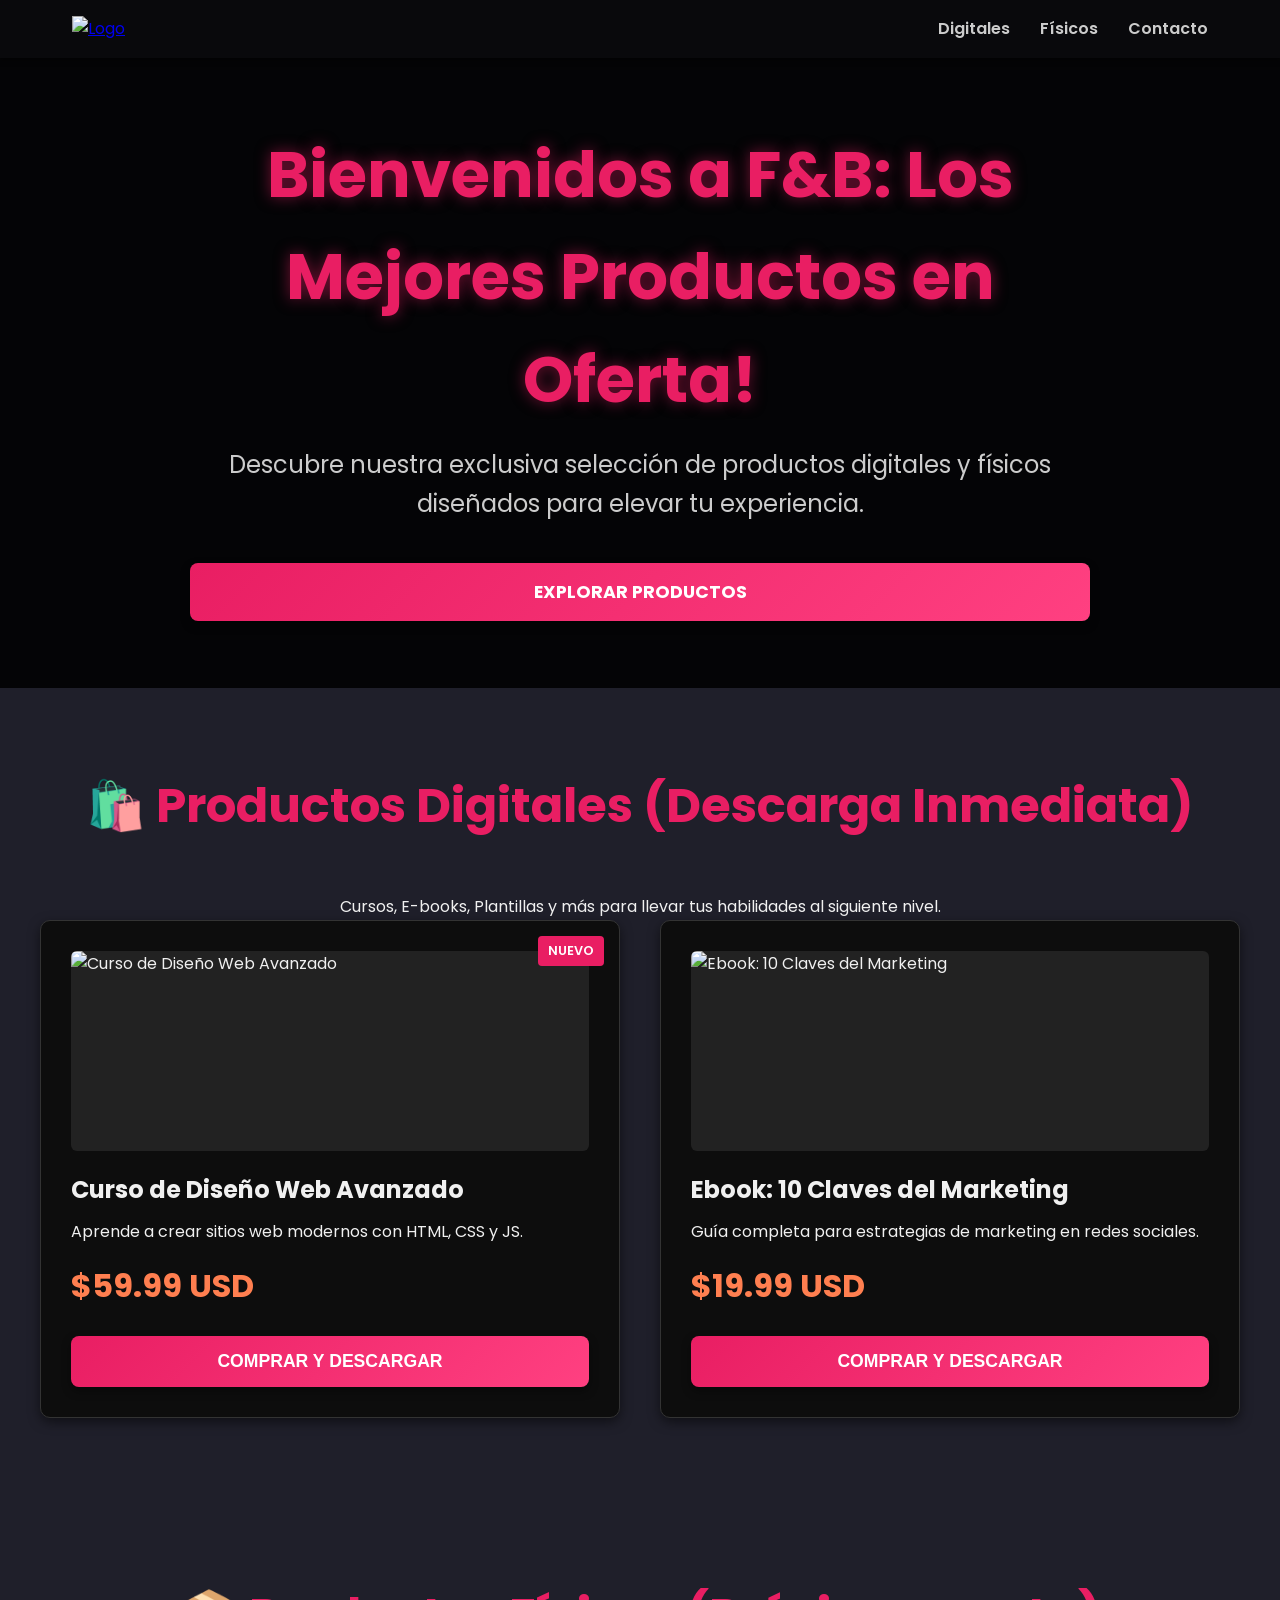
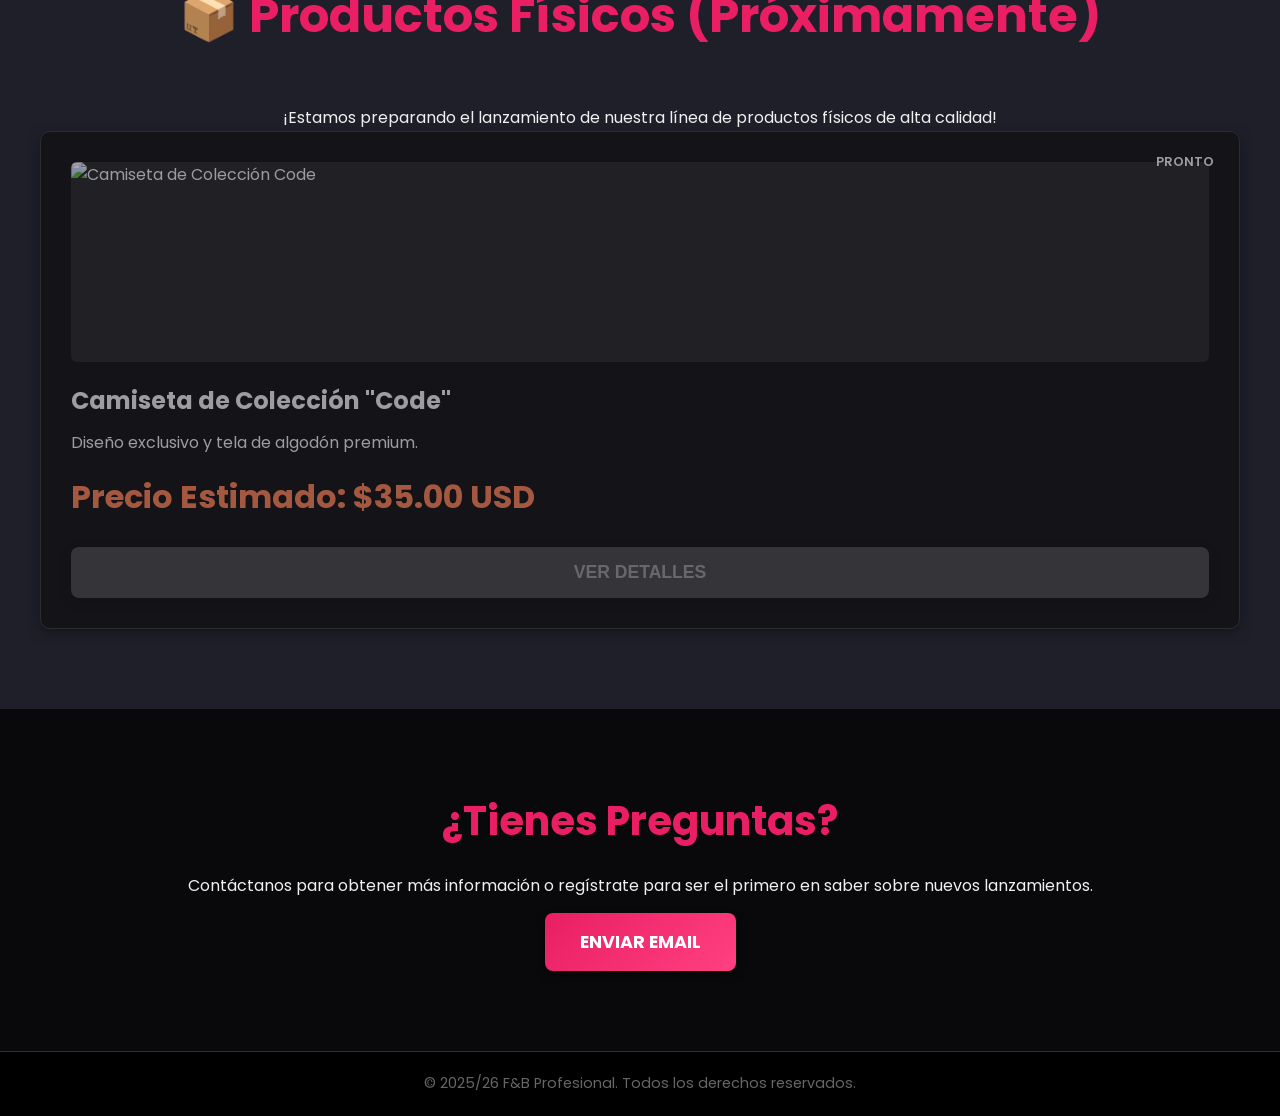
==== index.html @ 0b0ab5ea "Add files via upload" ====
<!DOCTYPE html>
<html lang="es">
<head>
    <meta charset="UTF-8">
    <meta name="viewport" content="width=device-width, initial-scale=1.0">
    <title>F&B SHOP</title>
    <link rel="stylesheet" href="style.css">
    <link href="https://fonts.googleapis.com/css2?family=Poppins:wght@300;600;700&display=swap" rel="stylesheet">
</head>
<body>

    <header class="main-header">
        <nav class="navbar">
            <a href="#" class="logo-link">
                <img src="img/tu-logo.png" alt="Logo" class="company-logo">
            </a>
            <ul class="nav-links">
                <li><a href="#digital">Digitales</a></li>
                <li><a href="#fisico">Físicos</a></li>
                <li><a href="#contacto">Contacto</a></li>
            </ul>
        </nav>
    </header>

    <section class="hero-section">
        <div class="hero-content">
            <h1>Bienvenidos a F&B: Los Mejores Productos en Oferta!</h1>
            <p>Descubre nuestra exclusiva selección de productos digitales y físicos diseñados para elevar tu experiencia.</p>
            <a href="#digital" class="hero-cta-btn">Explorar Productos</a>
        </div>
    </section>
    <main>
        <section id="digital" class="product-section digital-bg">
            <h2>🛍️ Productos Digitales (Descarga Inmediata)</h2>
            <p class="section-description">Cursos, E-books, Plantillas y más para llevar tus habilidades al siguiente nivel.</p>
            <div class="product-grid">
                <div class="product-card">
                    <span class="badge new">NUEVO</span>
                    
                    <div class="product-image-container">
                        <img src="img/digital-product-1.jpg" alt="Curso de Diseño Web Avanzado" class="product-image">
                    </div>
                    
                    <h3>Curso de Diseño Web Avanzado</h3>
                    <p class="description">Aprende a crear sitios web modernos con HTML, CSS y JS.</p>
                    <span class="price">$59.99 USD</span>
                    <button class="buy-btn" data-product-id="D001">Comprar y Descargar</button>
                </div>

                <div class="product-card">

                    <div class="product-image-container">
                        <img src="img/digital-product-2.jpg" alt="Ebook: 10 Claves del Marketing" class="product-image">
                    </div>

                    <h3>Ebook: 10 Claves del Marketing</h3>
                    <p class="description">Guía completa para estrategias de marketing en redes sociales.</p>
                    <span class="price">$19.99 USD</span>
                    <button class="buy-btn" data-product-id="D002">Comprar y Descargar</button>
                </div>
            </div>
        </section>

        <section id="fisico" class="product-section fisico-bg">
            <h2>📦 Productos Físicos (Próximamente)</h2>
            <p class="section-description">¡Estamos preparando el lanzamiento de nuestra línea de productos físicos de alta calidad!</p>
            <div class="product-grid">
                <div class="product-card coming-soon">
                    <span class="badge soon">PRONTO</span>
                    
                    <div class="product-image-container">
                        <img src="img/physical-product-1.jpg" alt="Camiseta de Colección Code" class="product-image">
                    </div>
                    
                    <h3>Camiseta de Colección "Code"</h3>
                    <p class="description">Diseño exclusivo y tela de algodón premium.</p>
                    <span class="price">Precio Estimado: $35.00 USD</span>
                    <button class="buy-btn disabled">Ver Detalles</button>
                </div>
            </div>
        </section>

        <section id="contacto" class="call-to-action">
            <h2>¿Tienes Preguntas?</h2>
            <p>Contáctanos para obtener más información o regístrate para ser el primero en saber sobre nuevos lanzamientos.</p>
            <a href="mailto:contacto@tumarca.com" class="contact-btn">Enviar Email</a>
        </section>

    </main>

    <footer>
        <p>&copy; 2025/26 F&B Profesional. Todos los derechos reservados.</p>
    </footer>

    <script src="script.js"></script>
</body>
</html>
---- style.css ----
/* RESET BÁSICO Y FUENTE */
* {
    margin: 0;
    padding: 0;
    box-sizing: border-box;
}

body {
    font-family: 'Poppins', sans-serif;
    line-height: 1.6;
    background-color: #111118; /* Fondo muy oscuro, ligeramente azulado */
    color: #f0f0f0; /* Texto claro */
}

/* COLORES BASE y GRADIENTE (NUEVA TEMÁTICA ROSA/MAGENTA) */
:root {
    --color-dark: #09090c;
    --color-medium-dark: #1f1f2a;
    --color-accent-start: #ff7f50; /* Tono Naranja/Coral (Lo mantendremos para los precios) */
    --color-main-pink: #e91e63; /* <-- NUEVO COLOR ROSA/MAGENTA PRINCIPAL */
    
    /* GRADIENTE ROSA/MAGENTA para BOTONES */
    --gradient-main: linear-gradient(135deg, #e91e63, #ff4081); /* Rosa oscuro a Rosa brillante */
    --gradient-hover: linear-gradient(135deg, #ff4081, #ff79b3); /* Tonos más claros para el hover */
}

/* --- ENCABEZADO Y NAVEGACIÓN --- */
.main-header {
    background-color: var(--color-dark);
    box-shadow: 0 2px 5px rgba(0, 0, 0, 0.5);
    position: sticky;
    top: 0;
    z-index: 1000;
}

.navbar {
    display: flex;
    justify-content: space-between;
    align-items: center;
    max-width: 1200px;
    margin: 0 auto;
    padding: 1rem 2rem;
}

.company-logo {
    height: 50px; 
    transition: transform 0.3s ease;
}

.nav-links {
    list-style: none;
    display: flex;
}

.nav-links li {
    margin-left: 30px;
}

.nav-links a {
    text-decoration: none;
    color: #cccccc;
    font-weight: 600;
    transition: color 0.3s;
}

.nav-links a:hover {
    color: var(--color-accent-start); /* Usa el tono naranja/coral como hover */
}

/* --- HERO SECTION --- */
.hero-section {
    background: url('img/hero-background.jpg') no-repeat center center/cover; 
    min-height: 70vh; 
    display: flex;
    align-items: center;
    justify-content: center;
    text-align: center;
    position: relative;
}

.hero-section::before {
    content: '';
    position: absolute;
    top: 0;
    left: 0;
    right: 0;
    bottom: 0;
    background: rgba(0, 0, 0, 0.75); 
    z-index: 1;
}

.hero-content {
    position: relative;
    z-index: 2;
    max-width: 900px;
}

.hero-content h1 {
    font-size: 4rem; 
    /* ¡ROSA/MAGENTA PRINCIPAL para la bienvenida! */
    color: var(--color-main-pink); 
    margin-bottom: 15px;
    /* Sombras en tono rosa */
    text-shadow: 0 0 15px rgba(233, 30, 99, 0.5); 
    font-weight: 700;
}

.hero-content p {
    font-size: 1.5rem;
    color: #cccccc;
    margin-bottom: 40px;
}

/* --- BOTONES Y CTAs (TOTALMENTE ROSA/MAGENTA) --- */
.hero-cta-btn, .buy-btn, .contact-btn {
    display: inline-block;
    /* FONDO ROSA/MAGENTA (del nuevo gradiente) */
    background: var(--gradient-main); 
    color: white; 
    padding: 15px 35px;
    border: none;
    border-radius: 8px;
    cursor: pointer;
    font-size: 1.1rem;
    font-weight: 700;
    transition: all 0.3s ease;
    box-shadow: 0 4px 10px rgba(0, 0, 0, 0.4);
    text-transform: uppercase;
    text-decoration: none; 
    width: 100%; 
}

.hero-cta-btn:hover, .buy-btn:hover:not(.disabled), .contact-btn:hover {
    background: var(--gradient-hover); /* Gradiente de hover rosa/magenta más claro */
    transform: translateY(-2px);
    box-shadow: 0 6px 15px rgba(0, 0, 0, 0.6);
}

/* --- SECCIONES PRINCIPALES Y PRODUCTOS --- */
.product-section {
    padding: 80px 20px;
    text-align: center;
    background-color: var(--color-medium-dark);
}

.product-section h2 {
    font-size: 3rem;
    color: var(--color-main-pink); /* Títulos de sección en rosa/magenta */
    margin-bottom: 50px;
}

.product-grid {
    display: grid;
    grid-template-columns: repeat(auto-fit, minmax(300px, 1fr));
    gap: 40px;
    max-width: 1200px;
    margin: 0 auto;
}

.product-card {
    background-color: #0d0d0d;
    padding: 30px;
    border-radius: 10px;
    box-shadow: 0 4px 12px rgba(0, 0, 0, 0.5);
    border: 1px solid #333;
    transition: all 0.3s ease;
    position: relative;
    text-align: left;
}

.product-card:hover {
    transform: translateY(-5px);
    box-shadow: 0 8px 20px rgba(0, 0, 0, 0.7);
    border-color: var(--color-main-pink); /* Borde Rosa/Magenta en hover */
}

.product-image-container {
    height: 200px;
    overflow: hidden;
    margin-bottom: 20px;
    border-radius: 6px;
    background: #222;
}

.product-image {
    width: 100%;
    height: 100%;
    object-fit: cover;
}

.product-card h3 {
    color: #f0f0f0;
    margin-bottom: 10px;
    font-size: 1.5rem;
}

.product-card .price {
    display: block;
    font-size: 2rem;
    font-weight: 700;
    color: var(--color-accent-start); /* Precios en coral/naranja */
    margin: 15px 0 25px 0;
}

/* INSIGNIAS Y ESTADO PROXIMO */
.badge {
    position: absolute;
    top: 15px;
    right: 15px;
    padding: 5px 10px;
    border-radius: 4px;
    font-size: 0.8rem;
    font-weight: 600;
}

.badge.new {
    background: var(--color-main-pink); /* Rosa/Magenta en la insignia "Nuevo" */
    color: white;
}

.product-card.coming-soon {
    opacity: 0.6;
    pointer-events: none;
}

.buy-btn.disabled {
    background: #444;
    color: #999;
    cursor: not-allowed;
}

/* --- LLAMADA A LA ACCIÓN (CTA) --- */
.call-to-action {
    text-align: center;
    padding: 80px 20px;
    background-color: var(--color-dark);
}

.call-to-action h2 {
    color: var(--color-main-pink);
    font-size: 2.5rem;
    margin-bottom: 20px;
}

.contact-btn {
    width: auto;
    margin-top: 15px;
}

/* --- FOOTER --- */
footer {
    text-align: center;
    padding: 20px;
    background-color: #000;
    color: #666;
    font-size: 0.9rem;
    border-top: 1px solid #333;
}

/* --- RESPONSIVE BÁSICO --- */
@media (max-width: 768px) {
    .navbar {
        flex-direction: column;
    }
    .nav-links {
        margin-top: 15px;
    }
    .nav-links li {
        margin: 0 10px;
    }
    .hero-content h1 {
        font-size: 3rem;
    }
    .hero-content p {
        font-size: 1.2rem;
    }
    .product-section {
        padding: 50px 15px;
    }
}
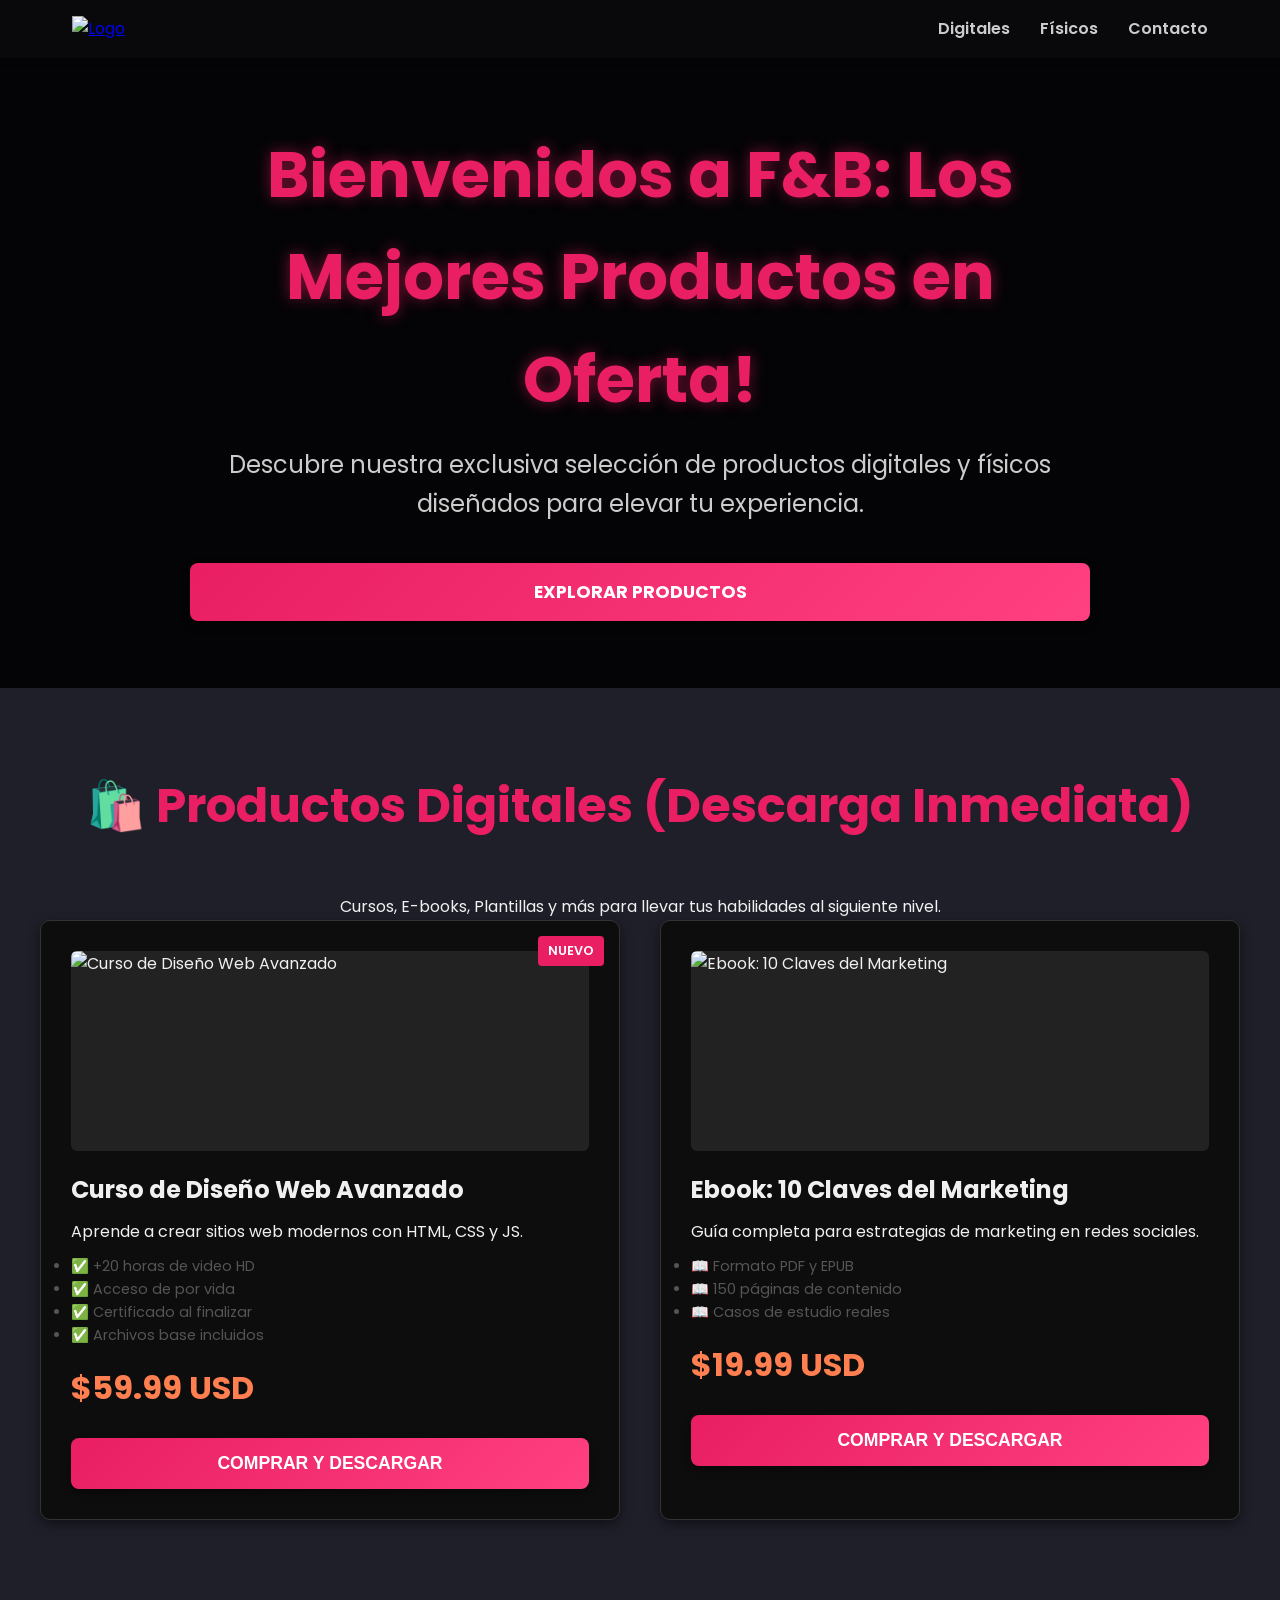
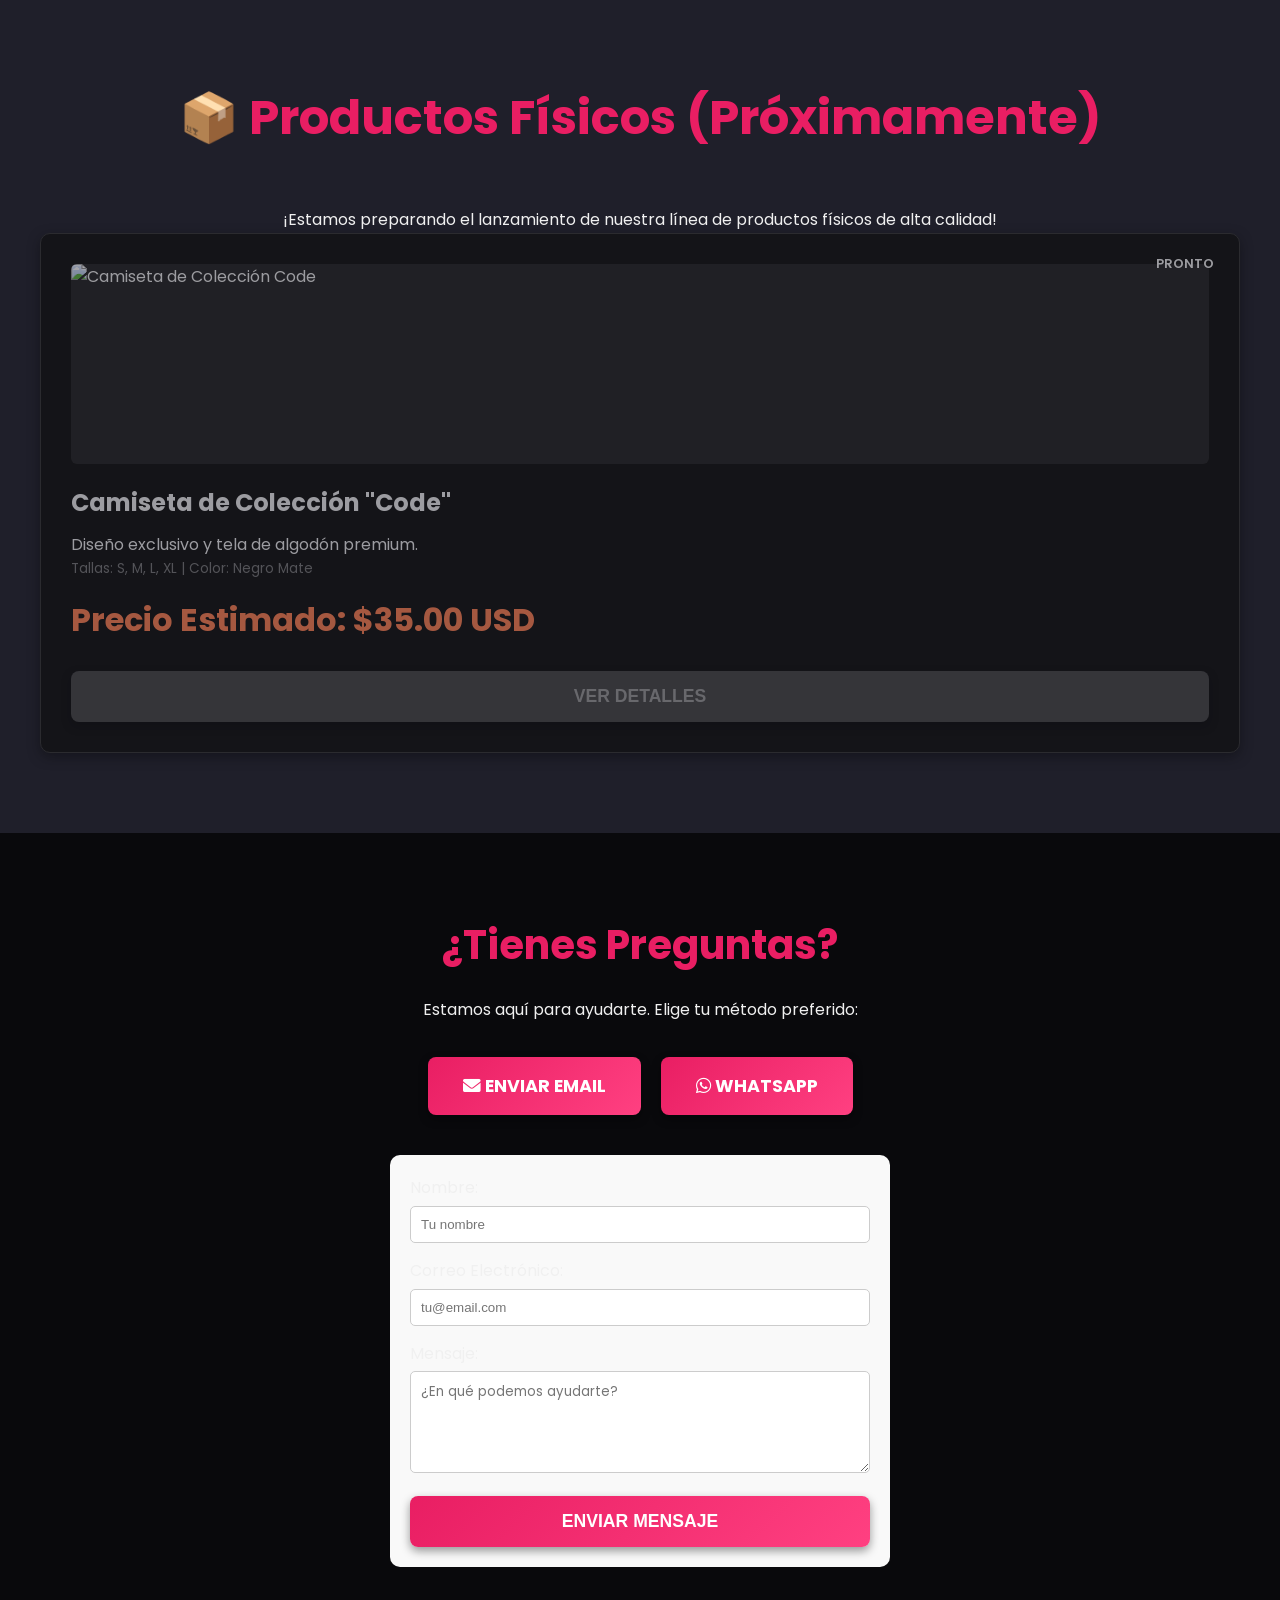
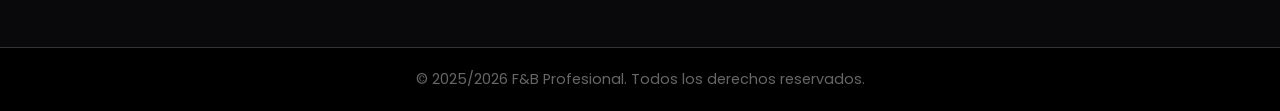
==== commit 7c996dd4: "Update index.html" ====
--- a/index.html
+++ b/index.html
@@ -6,6 +6,7 @@
     <title>F&B SHOP</title>
     <link rel="stylesheet" href="style.css">
     <link href="https://fonts.googleapis.com/css2?family=Poppins:wght@300;600;700&display=swap" rel="stylesheet">
+    <link rel="stylesheet" href="https://cdnjs.cloudflare.com/ajax/libs/font-awesome/6.0.0/css/all.min.css">
 </head>
 <body>
 
@@ -29,32 +30,49 @@
             <a href="#digital" class="hero-cta-btn">Explorar Productos</a>
         </div>
     </section>
+
     <main>
         <section id="digital" class="product-section digital-bg">
             <h2>🛍️ Productos Digitales (Descarga Inmediata)</h2>
             <p class="section-description">Cursos, E-books, Plantillas y más para llevar tus habilidades al siguiente nivel.</p>
             <div class="product-grid">
+                
                 <div class="product-card">
                     <span class="badge new">NUEVO</span>
-                    
                     <div class="product-image-container">
                         <img src="img/digital-product-1.jpg" alt="Curso de Diseño Web Avanzado" class="product-image">
                     </div>
-                    
                     <h3>Curso de Diseño Web Avanzado</h3>
                     <p class="description">Aprende a crear sitios web modernos con HTML, CSS y JS.</p>
+                    
+                    <div class="product-details">
+                        <ul style="text-align: left; font-size: 0.9em; margin: 10px 0; color: #555;">
+                            <li>✅ +20 horas de video HD</li>
+                            <li>✅ Acceso de por vida</li>
+                            <li>✅ Certificado al finalizar</li>
+                            <li>✅ Archivos base incluidos</li>
+                        </ul>
+                    </div>
+
                     <span class="price">$59.99 USD</span>
                     <button class="buy-btn" data-product-id="D001">Comprar y Descargar</button>
                 </div>
 
                 <div class="product-card">
-
                     <div class="product-image-container">
                         <img src="img/digital-product-2.jpg" alt="Ebook: 10 Claves del Marketing" class="product-image">
                     </div>
-
                     <h3>Ebook: 10 Claves del Marketing</h3>
                     <p class="description">Guía completa para estrategias de marketing en redes sociales.</p>
+                    
+                    <div class="product-details">
+                        <ul style="text-align: left; font-size: 0.9em; margin: 10px 0; color: #555;">
+                            <li>📖 Formato PDF y EPUB</li>
+                            <li>📖 150 páginas de contenido</li>
+                            <li>📖 Casos de estudio reales</li>
+                        </ul>
+                    </div>
+
                     <span class="price">$19.99 USD</span>
                     <button class="buy-btn" data-product-id="D002">Comprar y Descargar</button>
                 </div>
@@ -67,13 +85,16 @@
             <div class="product-grid">
                 <div class="product-card coming-soon">
                     <span class="badge soon">PRONTO</span>
-                    
                     <div class="product-image-container">
                         <img src="img/physical-product-1.jpg" alt="Camiseta de Colección Code" class="product-image">
                     </div>
-                    
                     <h3>Camiseta de Colección "Code"</h3>
                     <p class="description">Diseño exclusivo y tela de algodón premium.</p>
+                    
+                    <div class="product-details">
+                        <p style="font-size: 0.85em; color: #777;">Tallas: S, M, L, XL | Color: Negro Mate</p>
+                    </div>
+
                     <span class="price">Precio Estimado: $35.00 USD</span>
                     <button class="buy-btn disabled">Ver Detalles</button>
                 </div>
@@ -82,16 +103,43 @@
 
         <section id="contacto" class="call-to-action">
             <h2>¿Tienes Preguntas?</h2>
-            <p>Contáctanos para obtener más información o regístrate para ser el primero en saber sobre nuevos lanzamientos.</p>
-            <a href="mailto:contacto@tumarca.com" class="contact-btn">Enviar Email</a>
+            <p>Estamos aquí para ayudarte. Elige tu método preferido:</p>
+            
+            <div class="contact-options" style="display: flex; justify-content: center; gap: 20px; flex-wrap: wrap; margin-top: 20px;">
+                <a href="mailto:contacto@tumarca.com" class="contact-btn">
+                    <i class="fas fa-envelope"></i> Enviar Email
+                </a>
+                
+                <a href="https://wa.me/1234567890" target="_blank" class="contact-btn" style="background-color: #25D366;">
+                    <i class="fab fa-whatsapp"></i> WhatsApp
+                </a>
+            </div>
+
+            <div class="contact-form-container" style="max-width: 500px; margin: 40px auto 0; text-align: left; background: #f9f9f9; padding: 20px; border-radius: 10px;">
+                <form action="#">
+                    <div style="margin-bottom: 15px;">
+                        <label>Nombre:</label>
+                        <input type="text" placeholder="Tu nombre" style="width: 100%; padding: 10px; margin-top: 5px; border: 1px solid #ccc; border-radius: 5px;">
+                    </div>
+                    <div style="margin-bottom: 15px;">
+                        <label>Correo Electrónico:</label>
+                        <input type="email" placeholder="tu@email.com" style="width: 100%; padding: 10px; margin-top: 5px; border: 1px solid #ccc; border-radius: 5px;">
+                    </div>
+                    <div style="margin-bottom: 15px;">
+                        <label>Mensaje:</label>
+                        <textarea rows="4" placeholder="¿En qué podemos ayudarte?" style="width: 100%; padding: 10px; margin-top: 5px; border: 1px solid #ccc; border-radius: 5px; font-family: inherit;"></textarea>
+                    </div>
+                    <button type="submit" class="hero-cta-btn" style="width: 100%; border: none; cursor: pointer;">Enviar Mensaje</button>
+                </form>
+            </div>
         </section>
 
     </main>
 
     <footer>
-        <p>&copy; 2025/26 F&B Profesional. Todos los derechos reservados.</p>
+        <p>&copy; 2025/2026 F&B Profesional. Todos los derechos reservados.</p>
     </footer>
 
     <script src="script.js"></script>
 </body>
-</html>+</html>
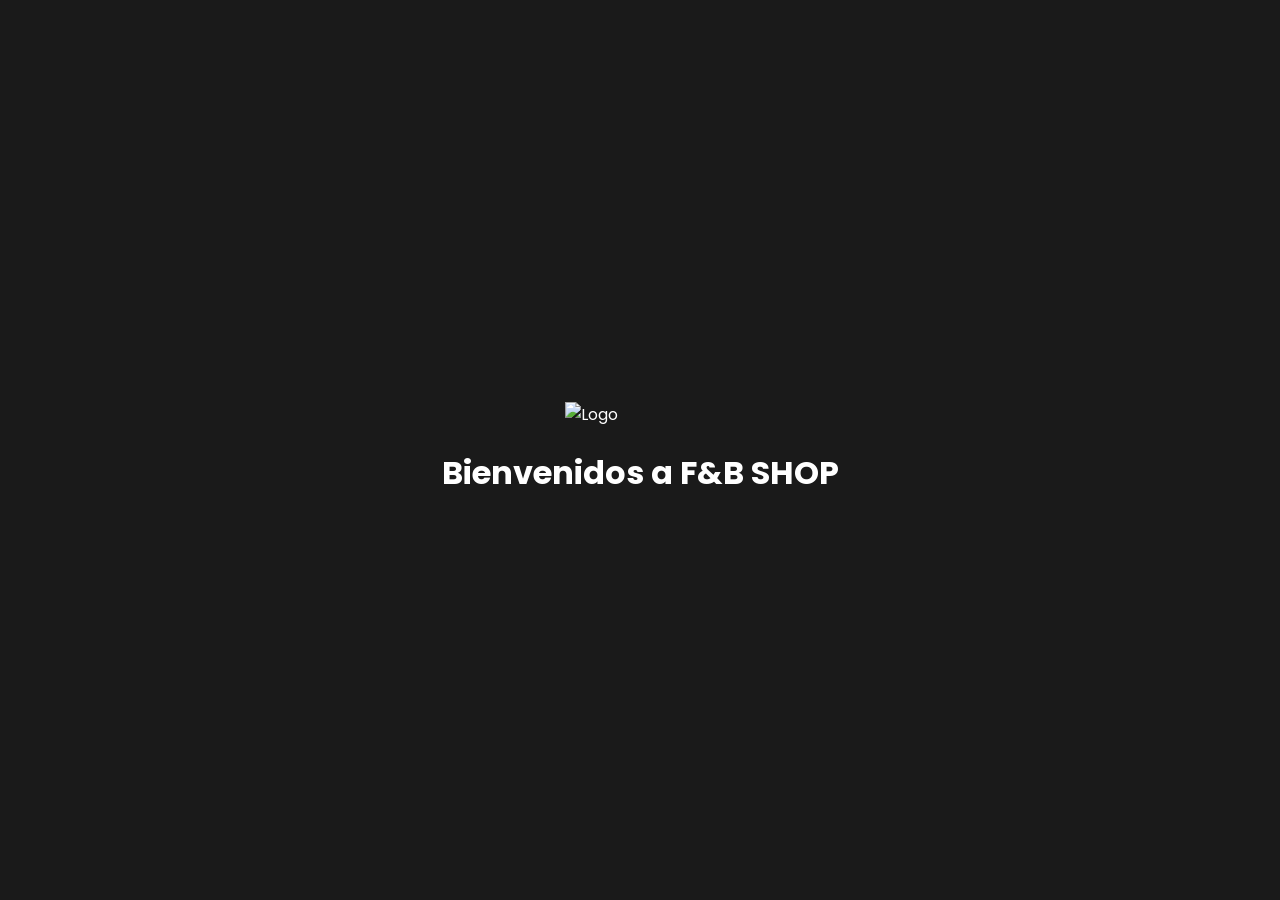
==== commit 6c94d5ec: "Update index.html" ====
--- a/index.html
+++ b/index.html
@@ -3,143 +3,52 @@
 <head>
     <meta charset="UTF-8">
     <meta name="viewport" content="width=device-width, initial-scale=1.0">
-    <title>F&B SHOP</title>
+    <title>F&B SHOP - Inicio</title>
+    <link rel="icon" type="image/png" href="img/tu-logo.png">
     <link rel="stylesheet" href="style.css">
     <link href="https://fonts.googleapis.com/css2?family=Poppins:wght@300;600;700&display=swap" rel="stylesheet">
-    <link rel="stylesheet" href="https://cdnjs.cloudflare.com/ajax/libs/font-awesome/6.0.0/css/all.min.css">
+    <style>
+        #welcome-screen {
+            position: fixed; top: 0; left: 0; width: 100%; height: 100%;
+            background: #1a1a1a; display: flex; flex-direction: column;
+            justify-content: center; align-items: center; z-index: 9999;
+            transition: opacity 0.8s ease, visibility 0.8s; color: white;
+        }
+        #welcome-screen.hidden { opacity: 0; visibility: hidden; }
+        .loader-logo { width: 150px; margin-bottom: 20px; animation: pulse 2s infinite; }
+        @keyframes pulse { 0% { transform: scale(1); } 50% { transform: scale(1.1); } 100% { transform: scale(1); } }
+    </style>
 </head>
 <body>
+    <div id="welcome-screen">
+        <img src="img/tu-logo.png" alt="Logo" class="loader-logo">
+        <h1>Bienvenidos a F&B SHOP</h1>
+    </div>
 
     <header class="main-header">
         <nav class="navbar">
-            <a href="#" class="logo-link">
-                <img src="img/tu-logo.png" alt="Logo" class="company-logo">
-            </a>
+            <a href="index.html"><img src="img/tu-logo.png" alt="Logo" class="company-logo"></a>
             <ul class="nav-links">
-                <li><a href="#digital">Digitales</a></li>
-                <li><a href="#fisico">Físicos</a></li>
-                <li><a href="#contacto">Contacto</a></li>
+                <li><a href="index.html">Inicio</a></li>
+                <li><a href="digitales.html">Digitales</a></li>
+                <li><a href="fisicos.html">Físicos</a></li>
+                <li><a href="contacto.html">Contacto</a></li>
             </ul>
         </nav>
     </header>
 
     <section class="hero-section">
         <div class="hero-content">
-            <h1>Bienvenidos a F&B: Los Mejores Productos en Oferta!</h1>
-            <p>Descubre nuestra exclusiva selección de productos digitales y físicos diseñados para elevar tu experiencia.</p>
-            <a href="#digital" class="hero-cta-btn">Explorar Productos</a>
+            <h1>Bienvenidos a F&B SHOP</h1>
+            <p>Descubre nuestra exclusiva selección de productos.</p>
+            <a href="digitales.html" class="hero-cta-btn">Ver Productos</a>
         </div>
     </section>
 
-    <main>
-        <section id="digital" class="product-section digital-bg">
-            <h2>🛍️ Productos Digitales (Descarga Inmediata)</h2>
-            <p class="section-description">Cursos, E-books, Plantillas y más para llevar tus habilidades al siguiente nivel.</p>
-            <div class="product-grid">
-                
-                <div class="product-card">
-                    <span class="badge new">NUEVO</span>
-                    <div class="product-image-container">
-                        <img src="img/digital-product-1.jpg" alt="Curso de Diseño Web Avanzado" class="product-image">
-                    </div>
-                    <h3>Curso de Diseño Web Avanzado</h3>
-                    <p class="description">Aprende a crear sitios web modernos con HTML, CSS y JS.</p>
-                    
-                    <div class="product-details">
-                        <ul style="text-align: left; font-size: 0.9em; margin: 10px 0; color: #555;">
-                            <li>✅ +20 horas de video HD</li>
-                            <li>✅ Acceso de por vida</li>
-                            <li>✅ Certificado al finalizar</li>
-                            <li>✅ Archivos base incluidos</li>
-                        </ul>
-                    </div>
-
-                    <span class="price">$59.99 USD</span>
-                    <button class="buy-btn" data-product-id="D001">Comprar y Descargar</button>
-                </div>
-
-                <div class="product-card">
-                    <div class="product-image-container">
-                        <img src="img/digital-product-2.jpg" alt="Ebook: 10 Claves del Marketing" class="product-image">
-                    </div>
-                    <h3>Ebook: 10 Claves del Marketing</h3>
-                    <p class="description">Guía completa para estrategias de marketing en redes sociales.</p>
-                    
-                    <div class="product-details">
-                        <ul style="text-align: left; font-size: 0.9em; margin: 10px 0; color: #555;">
-                            <li>📖 Formato PDF y EPUB</li>
-                            <li>📖 150 páginas de contenido</li>
-                            <li>📖 Casos de estudio reales</li>
-                        </ul>
-                    </div>
-
-                    <span class="price">$19.99 USD</span>
-                    <button class="buy-btn" data-product-id="D002">Comprar y Descargar</button>
-                </div>
-            </div>
-        </section>
-
-        <section id="fisico" class="product-section fisico-bg">
-            <h2>📦 Productos Físicos (Próximamente)</h2>
-            <p class="section-description">¡Estamos preparando el lanzamiento de nuestra línea de productos físicos de alta calidad!</p>
-            <div class="product-grid">
-                <div class="product-card coming-soon">
-                    <span class="badge soon">PRONTO</span>
-                    <div class="product-image-container">
-                        <img src="img/physical-product-1.jpg" alt="Camiseta de Colección Code" class="product-image">
-                    </div>
-                    <h3>Camiseta de Colección "Code"</h3>
-                    <p class="description">Diseño exclusivo y tela de algodón premium.</p>
-                    
-                    <div class="product-details">
-                        <p style="font-size: 0.85em; color: #777;">Tallas: S, M, L, XL | Color: Negro Mate</p>
-                    </div>
-
-                    <span class="price">Precio Estimado: $35.00 USD</span>
-                    <button class="buy-btn disabled">Ver Detalles</button>
-                </div>
-            </div>
-        </section>
-
-        <section id="contacto" class="call-to-action">
-            <h2>¿Tienes Preguntas?</h2>
-            <p>Estamos aquí para ayudarte. Elige tu método preferido:</p>
-            
-            <div class="contact-options" style="display: flex; justify-content: center; gap: 20px; flex-wrap: wrap; margin-top: 20px;">
-                <a href="mailto:contacto@tumarca.com" class="contact-btn">
-                    <i class="fas fa-envelope"></i> Enviar Email
-                </a>
-                
-                <a href="https://wa.me/1234567890" target="_blank" class="contact-btn" style="background-color: #25D366;">
-                    <i class="fab fa-whatsapp"></i> WhatsApp
-                </a>
-            </div>
-
-            <div class="contact-form-container" style="max-width: 500px; margin: 40px auto 0; text-align: left; background: #f9f9f9; padding: 20px; border-radius: 10px;">
-                <form action="#">
-                    <div style="margin-bottom: 15px;">
-                        <label>Nombre:</label>
-                        <input type="text" placeholder="Tu nombre" style="width: 100%; padding: 10px; margin-top: 5px; border: 1px solid #ccc; border-radius: 5px;">
-                    </div>
-                    <div style="margin-bottom: 15px;">
-                        <label>Correo Electrónico:</label>
-                        <input type="email" placeholder="tu@email.com" style="width: 100%; padding: 10px; margin-top: 5px; border: 1px solid #ccc; border-radius: 5px;">
-                    </div>
-                    <div style="margin-bottom: 15px;">
-                        <label>Mensaje:</label>
-                        <textarea rows="4" placeholder="¿En qué podemos ayudarte?" style="width: 100%; padding: 10px; margin-top: 5px; border: 1px solid #ccc; border-radius: 5px; font-family: inherit;"></textarea>
-                    </div>
-                    <button type="submit" class="hero-cta-btn" style="width: 100%; border: none; cursor: pointer;">Enviar Mensaje</button>
-                </form>
-            </div>
-        </section>
-
-    </main>
-
-    <footer>
-        <p>&copy; 2025/2026 F&B Profesional. Todos los derechos reservados.</p>
-    </footer>
-
-    <script src="script.js"></script>
+    <script>
+        window.addEventListener('load', () => {
+            setTimeout(() => document.getElementById('welcome-screen').classList.add('hidden'), 2000);
+        });
+    </script>
 </body>
 </html>
